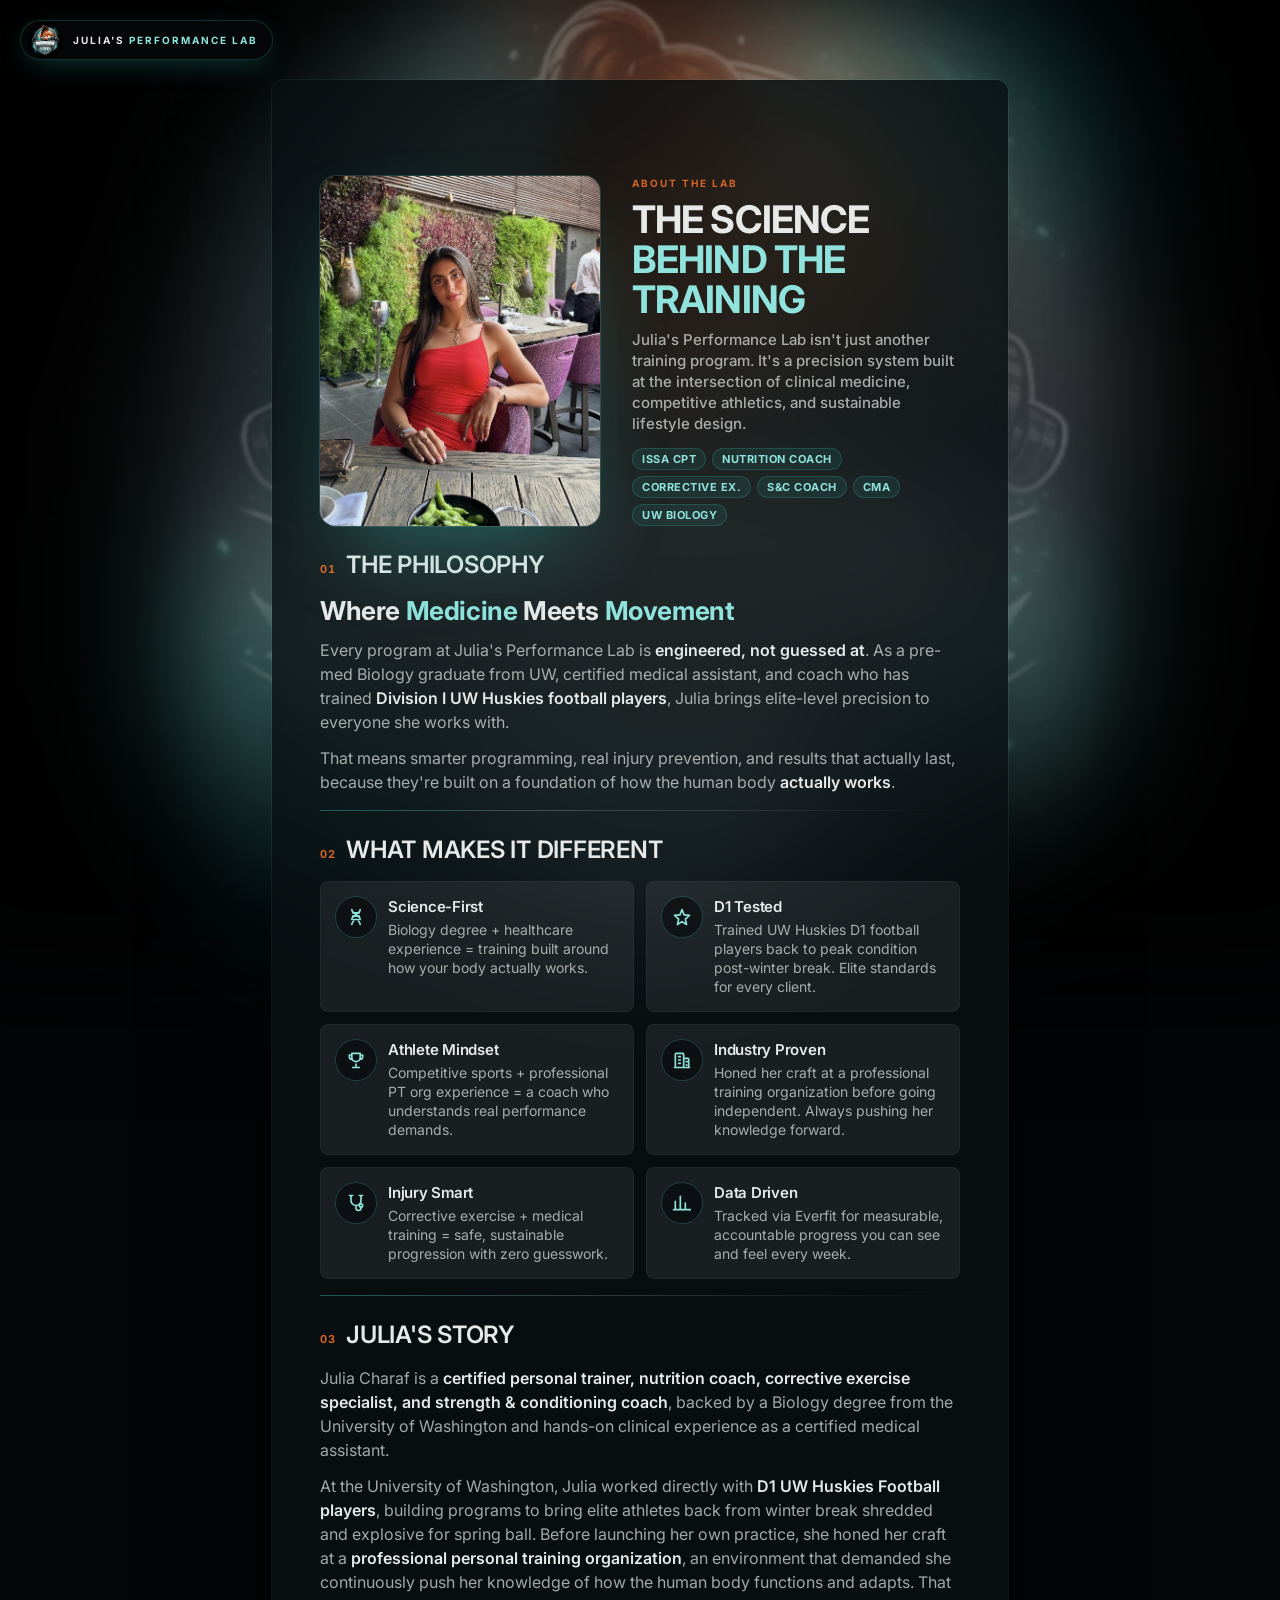
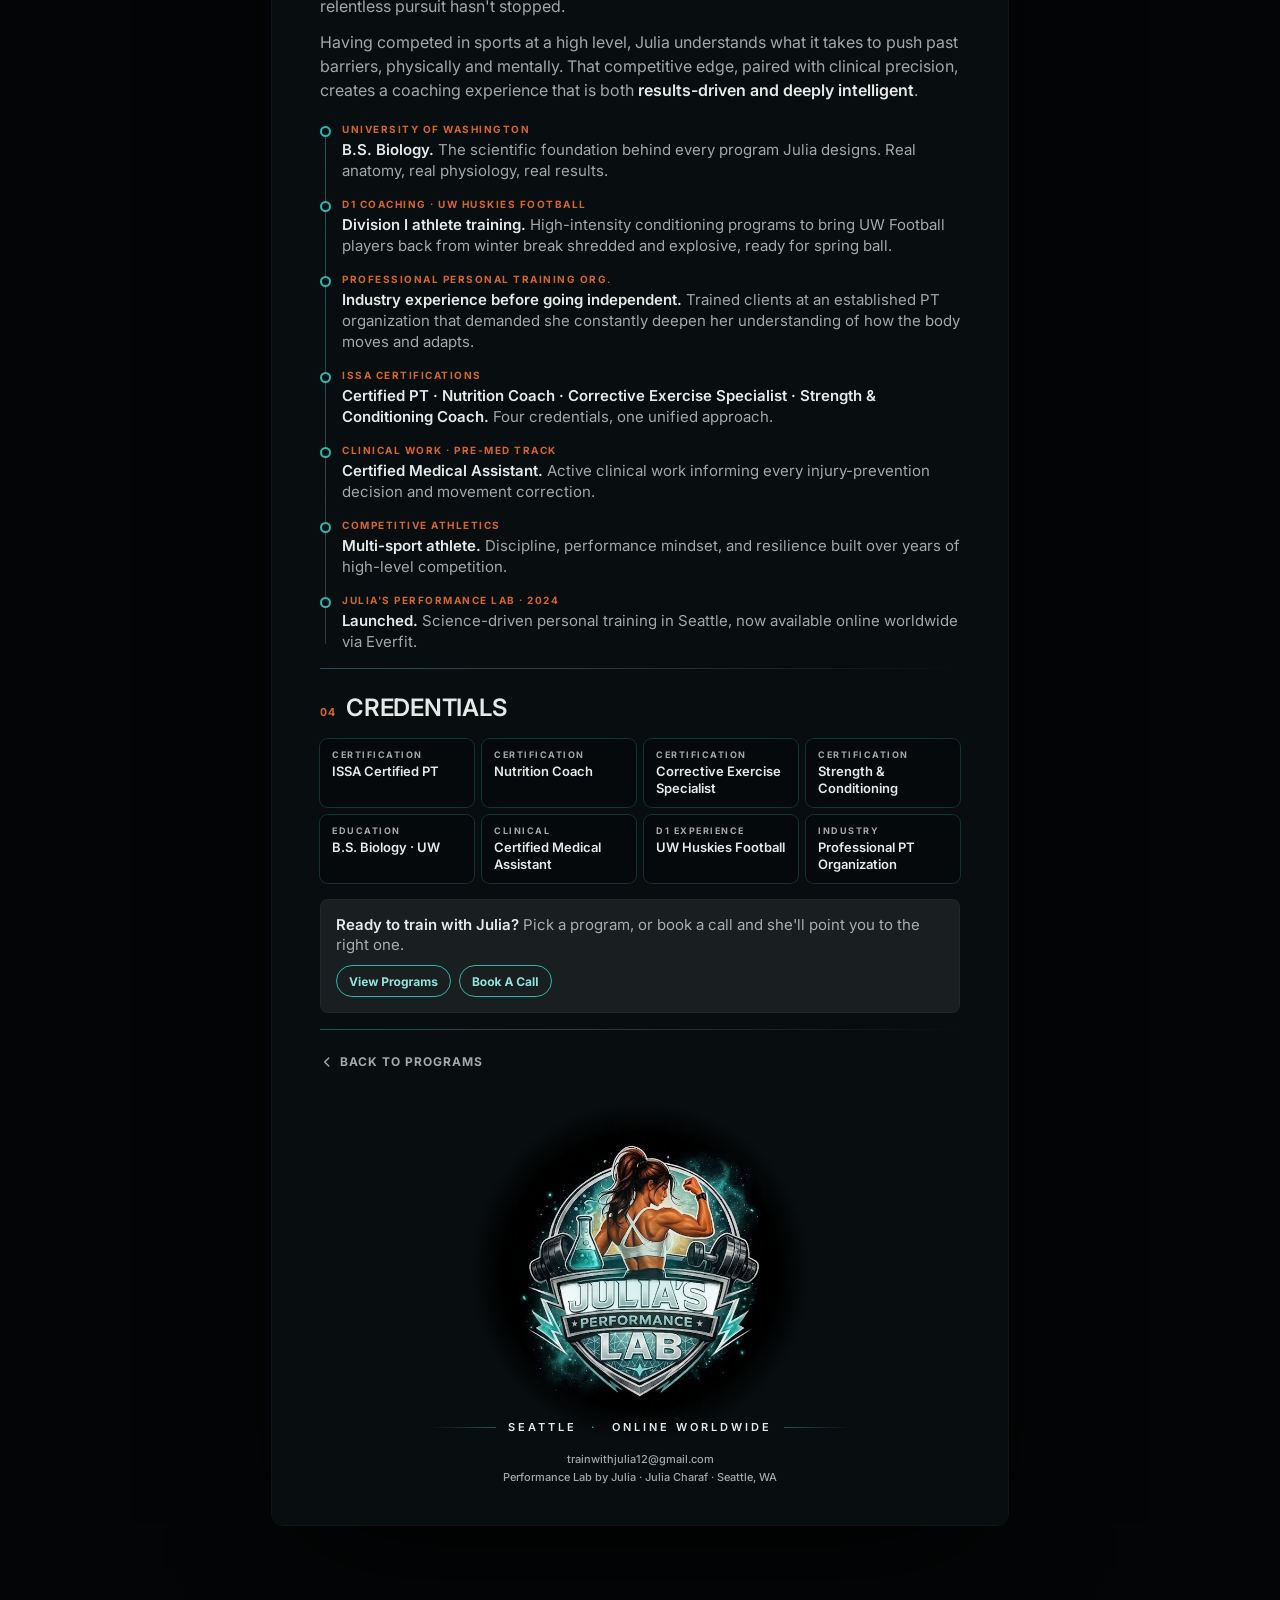
==== about.html @ 50cb6e7f "About Julia page: old site's About + Coach story in the new card layout; About Julia card under Work" ====
<!DOCTYPE html>
<html lang="en">
<head>
  <meta charset="UTF-8">
  <meta name="viewport" content="width=device-width, initial-scale=1.0">
  <title>About Julia · Performance Lab by Julia</title>
  <meta name="description" content="Julia Charaf: ISSA certified trainer, UW Biology graduate, certified medical assistant. The science behind the training at Performance Lab by Julia.">
  <meta name="theme-color" content="#050809">
  <link rel="icon" type="image/png" href="assets/favicon.png">
  <link rel="apple-touch-icon" href="assets/favicon.png">
  <meta property="og:title" content="About Julia · Performance Lab by Julia">
  <meta property="og:description" content="The science behind the training. Medicine meets movement.">
  <meta property="og:image" content="assets/about.jpg">
  <link rel="preconnect" href="https://fonts.googleapis.com">
  <link rel="preconnect" href="https://fonts.gstatic.com" crossorigin>
  <link href="https://fonts.googleapis.com/css2?family=Inter:ital,opsz,wght@0,14..32,100..900;1,14..32,100..900&display=swap" rel="stylesheet">
  <link rel="stylesheet" href="style.css">
</head>
<body>
  <div class="page">
    <img class="page-bg" src="assets/glow.jpg" alt="" aria-hidden="true">
    <img class="page-crest" src="assets/crest.png" alt="" aria-hidden="true">

    <a class="pin always" href="index.html" aria-label="Back to Performance Lab by Julia">
      <img src="assets/crest.png" alt="" aria-hidden="true">
      <span>Julia's <b>Performance Lab</b></span>
    </a>

    <main class="card" id="top">
      <div class="topbar" aria-hidden="true"></div>

      <header class="ab-hero">
        <div class="ab-portrait">
          <img src="assets/about.jpg" alt="Julia Charaf" width="1170" height="1462" fetchpriority="high">
        </div>
        <div class="ab-title">
          <small>About the Lab</small>
          <h1>The Science <b>Behind the Training</b></h1>
          <p>Julia's Performance Lab isn't just another training program. It's a precision system built at the intersection of clinical medicine, competitive athletics, and sustainable lifestyle design.</p>
          <ul class="ab-chips" aria-label="Credentials">
            <li>ISSA CPT</li><li>Nutrition Coach</li><li>Corrective Ex.</li><li>S&amp;C Coach</li><li>CMA</li><li>UW Biology</li>
          </ul>
        </div>
      </header>

      <section class="group" id="philosophy">
        <h2><small>01</small>THE PHILOSOPHY</h2>
        <div class="ab-copy">
          <h3>Where <b>Medicine</b> Meets <b>Movement</b></h3>
          <p>Every program at Julia's Performance Lab is <strong>engineered, not guessed at</strong>. As a pre-med Biology graduate from UW, certified medical assistant, and coach who has trained <strong>Division I UW Huskies football players</strong>, Julia brings elite-level precision to everyone she works with.</p>
          <p>That means smarter programming, real injury prevention, and results that actually last, because they're built on a foundation of how the human body <strong>actually works</strong>.</p>
        </div>
      </section>

      <section class="group" id="pillars">
        <h2><small>02</small>WHAT MAKES IT DIFFERENT</h2>
        <ul class="pillars">
          <li class="pillar">
            <span class="mark" aria-hidden="true"><svg viewBox="0 0 24 24" fill="none" stroke="currentColor" stroke-width="2" stroke-linecap="round"><path d="M7 3c0 6 10 6 10 12M17 3c0 6-10 6-10 12M7 21c0-2 1-3 2-4M17 21c0-2-1-3-2-4M8 7h8M8 11h8M9 15h6"/></svg></span>
            <div><h3>Science-First</h3><p>Biology degree + healthcare experience = training built around how your body actually works.</p></div>
          </li>
          <li class="pillar">
            <span class="mark" aria-hidden="true"><svg viewBox="0 0 24 24" fill="none" stroke="currentColor" stroke-width="2" stroke-linecap="round" stroke-linejoin="round"><path d="M12 3l2.5 6.5L21 10l-5 4.5L17.5 21 12 17.5 6.5 21 8 14.5 3 10l6.5-.5z"/></svg></span>
            <div><h3>D1 Tested</h3><p>Trained UW Huskies D1 football players back to peak condition post-winter break. Elite standards for every client.</p></div>
          </li>
          <li class="pillar">
            <span class="mark" aria-hidden="true"><svg viewBox="0 0 24 24" fill="none" stroke="currentColor" stroke-width="2" stroke-linecap="round" stroke-linejoin="round"><path d="M8 21h8M12 17v4M7 4h10v5a5 5 0 0 1-10 0zM7 6H4v2a3 3 0 0 0 3 3M17 6h3v2a3 3 0 0 1-3 3"/></svg></span>
            <div><h3>Athlete Mindset</h3><p>Competitive sports + professional PT org experience = a coach who understands real performance demands.</p></div>
          </li>
          <li class="pillar">
            <span class="mark" aria-hidden="true"><svg viewBox="0 0 24 24" fill="none" stroke="currentColor" stroke-width="2" stroke-linecap="round" stroke-linejoin="round"><path d="M4 21V5a1 1 0 0 1 1-1h8a1 1 0 0 1 1 1v16M14 10h5a1 1 0 0 1 1 1v10M3 21h18M8 8h2M8 12h2M8 16h2M17 14h1M17 18h1"/></svg></span>
            <div><h3>Industry Proven</h3><p>Honed her craft at a professional training organization before going independent. Always pushing her knowledge forward.</p></div>
          </li>
          <li class="pillar">
            <span class="mark" aria-hidden="true"><svg viewBox="0 0 24 24" fill="none" stroke="currentColor" stroke-width="2" stroke-linecap="round" stroke-linejoin="round"><path d="M6 3v6a6 6 0 0 0 12 0V3M4 3h4M16 3h4M12 15v3a3 3 0 0 0 6 0v-1"/><circle cx="18" cy="15" r="2"/></svg></span>
            <div><h3>Injury Smart</h3><p>Corrective exercise + medical training = safe, sustainable progression with zero guesswork.</p></div>
          </li>
          <li class="pillar">
            <span class="mark" aria-hidden="true"><svg viewBox="0 0 24 24" fill="none" stroke="currentColor" stroke-width="2" stroke-linecap="round" stroke-linejoin="round"><path d="M4 20V10M10 20V4M16 20v-8M22 20H2"/></svg></span>
            <div><h3>Data Driven</h3><p>Tracked via Everfit for measurable, accountable progress you can see and feel every week.</p></div>
          </li>
        </ul>
      </section>

      <section class="group" id="story">
        <h2><small>03</small>JULIA'S STORY</h2>
        <div class="ab-copy">
          <p>Julia Charaf is a <strong>certified personal trainer, nutrition coach, corrective exercise specialist, and strength &amp; conditioning coach</strong>, backed by a Biology degree from the University of Washington and hands-on clinical experience as a certified medical assistant.</p>
          <p>At the University of Washington, Julia worked directly with <strong>D1 UW Huskies Football players</strong>, building programs to bring elite athletes back from winter break shredded and explosive for spring ball. Before launching her own practice, she honed her craft at a <strong>professional personal training organization</strong>, an environment that demanded she continuously push her knowledge of how the human body functions and adapts. That relentless pursuit hasn't stopped.</p>
          <p>Having competed in sports at a high level, Julia understands what it takes to push past barriers, physically and mentally. That competitive edge, paired with clinical precision, creates a coaching experience that is both <strong>results-driven and deeply intelligent</strong>.</p>
        </div>
        <ol class="timeline">
          <li><b>University of Washington</b><span><strong>B.S. Biology.</strong> The scientific foundation behind every program Julia designs. Real anatomy, real physiology, real results.</span></li>
          <li><b>D1 Coaching · UW Huskies Football</b><span><strong>Division I athlete training.</strong> High-intensity conditioning programs to bring UW Football players back from winter break shredded and explosive, ready for spring ball.</span></li>
          <li><b>Professional Personal Training Org.</b><span><strong>Industry experience before going independent.</strong> Trained clients at an established PT organization that demanded she constantly deepen her understanding of how the body moves and adapts.</span></li>
          <li><b>ISSA Certifications</b><span><strong>Certified PT · Nutrition Coach · Corrective Exercise Specialist · Strength &amp; Conditioning Coach.</strong> Four credentials, one unified approach.</span></li>
          <li><b>Clinical Work · Pre-Med Track</b><span><strong>Certified Medical Assistant.</strong> Active clinical work informing every injury-prevention decision and movement correction.</span></li>
          <li><b>Competitive Athletics</b><span><strong>Multi-sport athlete.</strong> Discipline, performance mindset, and resilience built over years of high-level competition.</span></li>
          <li><b>Julia's Performance Lab · 2024</b><span><strong>Launched.</strong> Science-driven personal training in Seattle, now available online worldwide via Everfit.</span></li>
        </ol>
      </section>

      <section class="group" id="credentials">
        <h2><small>04</small>CREDENTIALS</h2>
        <ul class="creds">
          <li><small>Certification</small><b>ISSA Certified PT</b></li>
          <li><small>Certification</small><b>Nutrition Coach</b></li>
          <li><small>Certification</small><b>Corrective Exercise Specialist</b></li>
          <li><small>Certification</small><b>Strength &amp; Conditioning</b></li>
          <li><small>Education</small><b>B.S. Biology · UW</b></li>
          <li><small>Clinical</small><b>Certified Medical Assistant</b></li>
          <li><small>D1 Experience</small><b>UW Huskies Football</b></li>
          <li><small>Industry</small><b>Professional PT Organization</b></li>
        </ul>
        <div class="ask">
          <p><b>Ready to train with Julia?</b> Pick a program, or book a call and she'll point you to the right one.</p>
          <div class="row">
            <a class="btn" href="index.html#programs"><span>View Programs</span></a>
            <a class="btn" href="https://calendly.com/trainwithjulia12" target="_blank" rel="noopener"><span>Book a Call</span></a>
          </div>
        </div>
      </section>

      <a class="ev-back" href="index.html">
        <svg viewBox="0 0 24 24" fill="none" aria-hidden="true"><path d="M15 5l-7 7 7 7" stroke="currentColor" stroke-width="2.5" stroke-linecap="round" stroke-linejoin="round"/></svg>
        Back to programs
      </a>

      <footer class="foot">
        <a class="brand" href="index.html" aria-label="Julia's Performance Lab">
          <span class="seal"><img src="assets/crest.png" alt="Julia's Performance Lab" width="640" height="640" loading="lazy"></span>
          <small>Seattle <i>·</i> Online worldwide</small>
        </a>
        <div class="foot-links">
          <a href="mailto:trainwithjulia12@gmail.com">trainwithjulia12@gmail.com</a>
          <span>Performance Lab by Julia · Julia Charaf · Seattle, WA</span>
        </div>
      </footer>
    </main>
  </div>
</body>
</html>
---- style.css ----
/* Performance Lab by Julia — shared stylesheet (index.html + events.html + about.html) */
    /* Palette sampled from the crest: black ground, chrome silver, lab teal, one copper accent from the sunset */
    :root {
      --bg-page: #030506;
      --bg-card: #0a1012;
      --bg-card-glass: rgba(10, 16, 18, 0.86);
      --fg: #e6e9e7;
      --fg-70: rgba(230, 233, 231, 0.7);
      --fg-20: rgba(230, 233, 231, 0.2);
      --teal: #2fb5ad;
      --teal-deep: #1b6f6b;
      --aqua: #8fe3dc;
      --copper: #d56528;
      --teal-10: rgba(47, 181, 173, 0.10);
      --teal-16: rgba(47, 181, 173, 0.16);
      --teal-24: rgba(47, 181, 173, 0.24);
      --teal-45: rgba(47, 181, 173, 0.45);
      --mid-10: rgba(255, 255, 255, 0.07);
      --mid-14: rgba(255, 255, 255, 0.11);
      --mid-20: rgba(255, 255, 255, 0.16);
      --mid-40: rgba(255, 255, 255, 0.3);
      --fast: .15s;
      --slow: .3s;
      --ease: cubic-bezier(.2, 0, 0, 1);
      --thumb: 144px;
      --card-w: 183px;
    }
    * { box-sizing: border-box; }
    html { scroll-behavior: smooth; }
    body {
      margin: 0;
      background: var(--bg-page);
      color: var(--fg);
      font-family: Inter, sans-serif;
      font-size: 16px;
      -webkit-font-smoothing: antialiased;
      -moz-osx-font-smoothing: grayscale;
    }
    a { color: inherit; }
    ul { list-style: none; margin: 0; padding: 0; }
    h2, h3 { margin: 0; }
    img { -webkit-user-drag: none; }

    .page {
      display: flex;
      justify-content: center;
      position: relative;
      width: 100%;
      min-height: 100vh;
      background: var(--bg-page);
    }
    /* Page ground (desktop): the crest's own nebula, blurred, lights the page;
       the crest itself ghosts behind the card at 120vh. */
    .page-bg, .page-crest {
      display: none;
      position: fixed;
      pointer-events: none;
      user-select: none;
      z-index: 0;
    }
    .page-bg {
      top: 0; left: 0;
      width: 100%; height: 100%;
      object-fit: cover;
      object-position: center;
      filter: blur(56px) saturate(1.25);
      transform: scale(1.15);
    }
    .page-crest {
      top: 50%; left: 50%;
      width: auto; height: 136vh;
      transform: translate(-50%, -50%);
      mix-blend-mode: screen;
      opacity: .26;
      filter: blur(1.5px);
    }

    .card {
      position: relative;
      z-index: 1;
      display: flex;
      flex-direction: column;
      align-self: flex-start;
      width: 100%;
      min-height: 100vh;
      background: var(--bg-card);
      padding: 0 16px 16px 16px;
      gap: 24px;
      border-radius: 0;
    }

    .topbar {
      position: sticky;
      top: 0;
      z-index: 100;
      height: 56px;
      width: calc(100% + 32px);
      margin-left: -16px;
      margin-bottom: calc((56px + 24px) * -1);
      pointer-events: none;
    }

    /* Sticky mini-brand: appears once the cover scrolls away */
    .pin {
      position: fixed;
      top: 12px; left: 12px;
      z-index: 200;
      display: flex;
      align-items: center;
      gap: 8px;
      height: 40px;
      padding: 0 14px 0 4px;
      border-radius: 999px;
      background: rgba(5, 8, 9, 0.82);
      border: 1px solid var(--teal-24);
      box-shadow: 0 8px 30px -10px var(--teal-45);
      backdrop-filter: blur(12px);
      -webkit-backdrop-filter: blur(12px);
      color: var(--fg);
      text-decoration: none;
      opacity: 0;
      transform: translateY(-8px);
      pointer-events: none;
      transition: opacity var(--slow) var(--ease), transform var(--slow) var(--ease);
    }
    .pin.on { opacity: 1; transform: none; pointer-events: auto; }
    .pin img { width: 40px; height: 40px; margin: -2px 0; display: block; }
    .pin span {
      font-size: 10px;
      line-height: 12px;
      font-weight: 700;
      letter-spacing: 2px;
      text-transform: uppercase;
      white-space: nowrap;
    }
    .pin span b { color: var(--aqua); font-weight: 700; }

    /* hero */
    .hero {
      display: flex;
      flex-direction: column;
      align-items: center;
      justify-content: center;
      gap: 16px;
    }
    .portrait {
      position: relative;
      width: calc(100% + 32px);
    }
    .portrait::before {
      content: "";
      position: absolute;
      top: 0; left: 0;
      width: 100%; height: 100%;
      background: linear-gradient(180deg, transparent 62%, var(--bg-card) 100%);
      z-index: 1;
      pointer-events: none;
    }
    .portrait > img {
      display: block;
      width: 100%;
      height: auto;
      aspect-ratio: 4 / 5;
      object-fit: cover;
      object-position: center;
      background: var(--mid-10);
      border-radius: 0;
    }

    .hero-content {
      position: relative;
      display: flex;
      flex-direction: column;
      align-items: center;
      justify-content: center;
      width: calc(100% + 32px);
      margin-top: -50px;
      gap: 16px;
    }
    .hero-content > * { z-index: 2; }

    .social {
      display: flex;
      gap: 16px;
      margin-top: 16px;
      color: var(--fg);
    }
    .social a {
      display: flex;
      align-items: center;
      justify-content: center;
      width: 24px; height: 24px;
      color: var(--fg);
      transition: color var(--fast) var(--ease), filter var(--fast) var(--ease);
    }
    .social a:hover { color: var(--aqua); filter: drop-shadow(0 0 6px var(--teal-45)); }
    .social a:active { color: var(--teal); }
    .social svg { width: 20px; height: 20px; display: block; }

    .tabs {
      display: flex;
      width: 100%;
      gap: 8px;
      overflow-x: auto;
      scrollbar-width: none;
    }
    .tabs::-webkit-scrollbar { display: none; }
    .tabs::before, .tabs::after { content: ""; flex: 1; }
    .tabs li { display: flex; flex: 0 0 auto; }
    .tab {
      display: block;
      flex: 0 0 auto;
      padding: 2px 8px;
      border-radius: 8px;
      background: transparent;
      color: var(--fg);
      font-size: 16px;
      line-height: 24px;
      font-weight: 500;
      text-decoration: none;
      cursor: pointer;
      white-space: nowrap;
      transition: background-color var(--fast) var(--ease), color var(--fast) var(--ease), box-shadow var(--fast) var(--ease);
    }
    .tab:hover { background: var(--mid-14); }
    .tab.active {
      background: var(--teal-16);
      color: var(--aqua);
      box-shadow: inset 0 0 0 1px var(--teal-24);
    }

    /* sections */
    .group {
      display: flex;
      flex-direction: column;
      gap: 16px;
      padding: 0 0 16px 0;
      border-bottom: 1px solid var(--fg-20);
      border-image: linear-gradient(90deg, var(--teal-45), var(--fg-20) 40%, transparent) 1;
      scroll-margin-top: 16px;
    }
    .group h2 {
      display: flex;
      align-items: baseline;
      gap: 10px;
      font-size: 20px;
      line-height: 25px;
      font-weight: 600;
      letter-spacing: -0.25px;
    }
    .group h2 small {
      font-size: 11px;
      line-height: 14px;
      font-weight: 700;
      letter-spacing: 1px;
      color: var(--copper);
      font-variant-numeric: tabular-nums;
    }
    .items-wrap { position: relative; overflow: hidden; }
    .items {
      display: flex;
      flex-direction: column;
      gap: 16px;
      z-index: 1;
    }
    .items.row {
      flex-direction: row;
      align-items: stretch;
      width: calc(100% + 32px);
      margin-left: -16px;
      padding: 0 16px;
      overflow-x: auto;
      scrollbar-width: none;
    }
    .items.row::-webkit-scrollbar { display: none; }

    .item {
      display: block;
      position: relative;
      text-decoration: none;
      color: inherit;
    }
    .thumb {
      position: absolute;
      overflow: hidden;
      border-radius: 8px;
      background: var(--mid-14);
      box-shadow: 0 0 0 1px rgba(143, 227, 220, 0.12), 0 14px 30px -14px rgba(0, 0, 0, 0.8);
      transition: box-shadow var(--fast) var(--ease);
    }
    .item:hover .thumb { box-shadow: 0 0 0 1px var(--teal-45), 0 14px 34px -12px var(--teal-45); }
    .thumb img {
      display: block;
      width: 100%; height: 100%;
      object-fit: cover;
      object-position: center;
    }
    .body {
      display: flex;
      flex-direction: column;
      justify-content: center;
      background: var(--mid-10);
      border-radius: 8px;
      box-shadow: inset 0 0 0 1px rgba(255, 255, 255, 0.04);
      transition: background-color var(--fast) var(--ease), box-shadow var(--fast) var(--ease);
    }
    .item:hover .body { background: var(--teal-10); box-shadow: inset 0 0 0 1px var(--teal-24); }
    .content {
      display: flex;
      flex-direction: column;
      justify-content: center;
      gap: 4px;
    }
    .content h3 {
      font-size: 14px;
      line-height: 18px;
      font-weight: 600;
      letter-spacing: -0.25px;
      color: var(--fg);
      overflow: hidden;
      text-overflow: ellipsis;
      white-space: nowrap;
    }
    .price {
      display: flex;
      gap: 8px;
      font-size: 14px;
      line-height: 18px;
      font-weight: 500;
      color: var(--fg-70);
    }

    /* stacked (programs) */
    .item.stacked .thumb {
      top: 12px; left: 0;
      width: 112px; height: 112px;
    }
    .item.stacked .body {
      height: 136px;
      margin-left: 64px;
      padding: 8px 12px 8px 60px;
      gap: 8px;
    }

    /* side-by-side (grid cards) */
    .item.side {
      flex: 0 0 auto;
      width: 152px;
    }
    .item.side .thumb {
      top: 0;
      left: 20px;
      width: 112px; height: 112px;
    }
    .item.side .content h3 { white-space: normal; }
    .item.side .body {
      margin-top: 64px;
      height: calc(100% - 64px);
      padding: 60px 12px 12px 12px;
      justify-content: space-between;
      gap: 8px;
    }

    /* button */
    .btn {
      position: relative;
      display: flex;
      align-items: center;
      justify-content: center;
      width: fit-content;
      height: 24px;
      padding: 8px 12px;
      gap: 4px;
      flex-shrink: 0;
      border-radius: 888px;
      border: 1px solid var(--teal);
      background: transparent;
      color: var(--aqua);
      text-decoration: none;
      overflow: hidden;
      cursor: pointer;
      transition: color var(--fast) var(--ease), box-shadow var(--fast) var(--ease);
    }
    .btn::before {
      content: "";
      position: absolute;
      top: 50%; left: 50%;
      width: 100%;
      aspect-ratio: 1;
      border-radius: 50%;
      background: var(--teal);
      transform: translate(-50%, -50%) scale(0);
      transition: transform var(--slow) var(--ease);
      pointer-events: none;
    }
    .item:hover .btn { color: #041110; box-shadow: 0 0 22px -4px var(--teal-45); }
    .item:hover .btn::before { transform: translate(-50%, -50%) scale(3); }
    .btn:active::before { opacity: 0; transition: none; }
    .btn:active { background: var(--aqua); }
    .btn span {
      position: relative;
      font-size: 12px;
      line-height: 15px;
      font-weight: 700;
      text-transform: capitalize;
      white-space: nowrap;
      text-rendering: geometricPrecision;
    }

    /* footer: the crest, full size, on its own nebula */
    .foot {
      display: flex;
      flex-direction: column;
      align-items: center;
      gap: 16px;
      padding: 8px 0 0;
    }
    .brand {
      position: relative;
      display: flex;
      flex-direction: column;
      align-items: center;
      width: 100%;
      gap: 2px;
      text-decoration: none;
      color: var(--fg-70);
    }
    .brand .seal {
      position: relative;
      width: 280px; height: 280px;
      margin-bottom: -16px;
    }
    .brand .seal::before {
      content: "";
      position: absolute;
      inset: 0;
      border-radius: 50%;
      background: radial-gradient(circle farthest-side, var(--bg-card) 0 70%, transparent 100%);
    }
    .brand .seal::after {
      content: "";
      position: absolute;
      inset: 18%;
      border-radius: 50%;
      background: radial-gradient(circle, var(--teal-24), transparent 70%);
      filter: blur(14px);
      transition: opacity var(--slow) var(--ease), transform var(--slow) var(--ease);
    }
    .brand:hover .seal::after { transform: scale(1.25); }
    .brand .seal img {
      position: relative;
      display: block;
      width: 100%; height: 100%;
      transition: transform var(--slow) var(--ease);
    }
    .brand:hover .seal img { transform: scale(1.03); }
    /* caption sits clear of the seal: a hairline each side, the crest's teal on the dot */
    .brand small {
      position: relative;
      z-index: 1;
      display: flex;
      align-items: center;
      gap: 12px;
      width: 100%;
      font-size: 10px;
      line-height: 14px;
      font-weight: 600;
      letter-spacing: 3px;
      text-transform: uppercase;
      color: var(--fg);
      white-space: nowrap;
      transition: color var(--fast) var(--ease);
    }
    .brand small::before, .brand small::after {
      content: "";
      flex: 1 1 0;
      height: 1px;
      background: linear-gradient(90deg, transparent, var(--teal-45));
    }
    .brand small::after { background: linear-gradient(90deg, var(--teal-45), transparent); }
    .brand small i { font-style: normal; color: var(--teal); margin: 0 2px; }
    .brand:hover small { color: var(--aqua); }
    .foot-links {
      display: flex;
      flex-direction: column;
      align-items: center;
      gap: 2px;
      padding-bottom: 8px;
    }
    .foot-links a, .foot-links span {
      font-size: 11px;
      line-height: 16px;
      font-weight: 500;
      color: var(--fg-70);
      text-decoration: none;
    }
    .foot-links a:hover { text-decoration: underline; color: var(--aqua); }

    /* desktop */
    @media (min-width: 481px) {
      :root { --thumb: 144px; }
      .page-bg, .page-crest { display: block; }
      .card {
        min-height: auto;
        max-width: 736px;
        padding: 32px 48px;
        gap: 24px;
        border-radius: 12px;
        margin: 80px;
        background: var(--bg-card-glass);
        backdrop-filter: blur(28px) saturate(1.2);
        -webkit-backdrop-filter: blur(28px) saturate(1.2);
        box-shadow: 0 0 0 1px rgba(143, 227, 220, 0.08), 0 40px 120px -40px rgba(0, 0, 0, 0.9);
      }
      .topbar {
        position: relative;
        height: 40px;
        width: 100%;
        margin: 0;
      }
      .pin { top: 20px; left: 20px; }
      .hero { gap: 24px; }
      .portrait { width: 390px; }
      .portrait::before { display: none; }
      .portrait > img {
        border-radius: 16px;
        box-shadow: 0 0 0 1px rgba(143, 227, 220, 0.16), 0 40px 90px -30px var(--teal-45);
      }
      .hero-content {
        width: 100%;
        margin-top: 0;
        gap: 24px;
      }
      .social { margin-top: 24px; }
      .social a { width: 32px; height: 32px; }
      .social svg { width: 24px; height: 24px; }
      .group h2 { font-size: 24px; line-height: 30px; }
      .content h3 { font-size: 16px; line-height: 20px; }
      .price { font-size: 16px; line-height: 20px; }
      .item.stacked .thumb { width: 144px; height: 144px; }
      .item.stacked .body {
        height: 168px;
        margin-left: 96px;
        padding: 16px 16px 16px 64px;
      }
      .item.side { width: 183px; }
      .item.side .thumb { left: 16px; width: 144px; height: 144px; }
      .item.side .body {
        margin-top: 72px;
        height: calc(100% - 72px);
        padding: 88px 16px 16px 16px;
      }
      .btn { height: 32px; }
      .group { scroll-margin-top: 0; }
      .brand .seal { width: 340px; height: 340px; margin-bottom: -24px; }
      .brand { width: 420px; }
      .brand small { font-size: 11px; line-height: 16px; }
    }
    @media (max-width: 480px) {
      .page { min-height: 100dvh; }
    }

/* ===== events.html ===== */
.pin.always { opacity: 1; transform: none; pointer-events: auto; }
.ev-cover {
  position: relative;
  width: calc(100% + 32px);
  margin: 0 -16px;
  overflow: hidden;
  border-radius: 0;
  background: var(--mid-10);
}
.ev-cover > img {
  display: block;
  width: 100%;
  height: auto;
  aspect-ratio: 16 / 9;
  object-fit: cover;
}
.ev-cover::after {
  content: "";
  position: absolute;
  inset: 0;
  background: linear-gradient(180deg, rgba(5,8,9,0) 30%, rgba(5,8,9,.55) 68%, var(--bg-card) 100%);
  pointer-events: none;
}
.ev-title {
  position: absolute;
  left: 16px; right: 16px; bottom: 12px;
  z-index: 1;
  display: flex;
  flex-direction: column;
  gap: 4px;
}
.ev-title small {
  font-size: 10px;
  line-height: 12px;
  font-weight: 700;
  letter-spacing: 2px;
  color: var(--copper);
  text-transform: uppercase;
}
.ev-title h1 {
  margin: 0;
  font-size: 30px;
  line-height: 32px;
  font-weight: 700;
  letter-spacing: -0.6px;
  text-transform: uppercase;
}
.ev-title h1 b { color: var(--aqua); font-weight: 700; }
.ev-title p {
  margin: 0;
  font-size: 14px;
  line-height: 18px;
  font-weight: 500;
  color: var(--fg-70);
}
.ev-back {
  display: inline-flex;
  align-items: center;
  gap: 6px;
  width: fit-content;
  font-size: 12px;
  line-height: 15px;
  font-weight: 700;
  letter-spacing: 1px;
  text-transform: uppercase;
  color: var(--fg-70);
  text-decoration: none;
  transition: color var(--fast) var(--ease);
}
.ev-back:hover { color: var(--aqua); }
.ev-back svg { width: 14px; height: 14px; }

.events { display: flex; flex-direction: column; gap: 16px; }
.event {
  display: flex;
  align-items: stretch;
  gap: 12px;
  padding: 12px;
  background: var(--mid-10);
  border-radius: 8px;
  box-shadow: inset 0 0 0 1px rgba(255, 255, 255, 0.04);
  transition: background-color var(--fast) var(--ease), box-shadow var(--fast) var(--ease);
}
.event:hover { background: var(--teal-10); box-shadow: inset 0 0 0 1px var(--teal-24); }
.event.past { display: none; }
.date {
  flex: 0 0 64px;
  display: flex;
  flex-direction: column;
  align-items: center;
  justify-content: center;
  gap: 2px;
  padding: 8px 0;
  border-radius: 8px;
  background: rgba(5, 8, 9, 0.6);
  box-shadow: 0 0 0 1px var(--teal-24);
}
.date b {
  font-size: 10px;
  line-height: 12px;
  font-weight: 700;
  letter-spacing: 2px;
  color: var(--copper);
  text-transform: uppercase;
}
.date strong {
  font-size: 26px;
  line-height: 28px;
  font-weight: 700;
  letter-spacing: -0.5px;
  font-variant-numeric: tabular-nums;
}
.date i {
  font-style: normal;
  font-size: 10px;
  line-height: 12px;
  font-weight: 600;
  color: var(--fg-70);
  text-transform: uppercase;
  letter-spacing: 1px;
}
.event .content { flex: 1 1 auto; min-width: 0; gap: 6px; }
.event h3 { white-space: normal; }
.event .meta {
  display: flex;
  flex-wrap: wrap;
  gap: 4px 10px;
  font-size: 13px;
  line-height: 17px;
  font-weight: 500;
  color: var(--fg-70);
}
.event .meta span + span::before { content: "·"; margin-right: 10px; color: var(--teal); }
.event .note { font-size: 13px; line-height: 17px; color: var(--fg-70); margin: 0; }
.event .btn { margin-top: 2px; }
.event:hover .btn { color: #041110; box-shadow: 0 0 22px -4px var(--teal-45); }
.event:hover .btn::before { transform: translate(-50%, -50%) scale(3); }

.empty {
  display: none;
  flex-direction: column;
  align-items: center;
  gap: 12px;
  padding: 28px 16px;
  text-align: center;
  border-radius: 8px;
  background: var(--mid-10);
  box-shadow: inset 0 0 0 1px rgba(255, 255, 255, 0.04);
}
.empty.on { display: flex; }
.empty .mark {
  position: relative;
  width: 56px; height: 56px;
  border-radius: 50%;
  display: grid;
  place-items: center;
  background: rgba(5, 8, 9, 0.6);
  box-shadow: 0 0 0 1px var(--teal-24), 0 0 40px -8px var(--teal-45);
  color: var(--aqua);
}
.empty .mark svg { width: 26px; height: 26px; }
.empty h3 { font-size: 16px; line-height: 20px; font-weight: 600; letter-spacing: -0.25px; }
.empty p { margin: 0; max-width: 34ch; font-size: 14px; line-height: 19px; color: var(--fg-70); }
.empty .row { display: flex; flex-wrap: wrap; justify-content: center; gap: 8px; margin-top: 4px; }
.empty .btn:hover, .ask .btn:hover { color: #041110; box-shadow: 0 0 22px -4px var(--teal-45); }
.empty .btn:hover::before, .ask .btn:hover::before { transform: translate(-50%, -50%) scale(3); }

.ask {
  display: flex;
  flex-direction: column;
  gap: 10px;
  padding: 16px;
  border-radius: 8px;
  background: var(--mid-10);
  box-shadow: inset 0 0 0 1px rgba(255, 255, 255, 0.04);
}
.ask p { margin: 0; font-size: 14px; line-height: 19px; color: var(--fg-70); }
.ask p b { color: var(--fg); font-weight: 600; }

@media (min-width: 481px) {
  .ev-cover { width: 100%; margin: 0; border-radius: 16px; box-shadow: 0 0 0 1px rgba(143, 227, 220, 0.16), 0 40px 90px -30px var(--teal-45); }
  .ev-title { left: 28px; right: 28px; bottom: 22px; gap: 6px; }
  .ev-title h1 { font-size: 44px; line-height: 46px; letter-spacing: -1px; }
  .ev-title p { font-size: 16px; line-height: 21px; }
  .event { gap: 16px; padding: 16px; }
  .date { flex-basis: 76px; }
  .date strong { font-size: 30px; line-height: 32px; }
  .event .meta, .event .note, .ask p, .empty p { font-size: 15px; line-height: 20px; }
}

/* ===== about.html ===== */
.ab-hero {
  display: flex;
  flex-direction: column;
  align-items: center;
  gap: 16px;
}
.ab-portrait {
  position: relative;
  width: calc(100% + 32px);
}
.ab-portrait::before {
  content: "";
  position: absolute;
  inset: 0;
  background: linear-gradient(180deg, transparent 62%, var(--bg-card) 100%);
  z-index: 1;
  pointer-events: none;
}
.ab-portrait > img {
  display: block;
  width: 100%;
  height: auto;
  aspect-ratio: 4 / 5;
  object-fit: cover;
  object-position: center top;
  background: var(--mid-10);
}
.ab-title {
  position: relative;
  z-index: 2;
  display: flex;
  flex-direction: column;
  align-items: center;
  text-align: center;
  gap: 8px;
  width: 100%;
  margin-top: -40px;
}
.ab-title small {
  font-size: 10px;
  line-height: 12px;
  font-weight: 700;
  letter-spacing: 2px;
  color: var(--copper);
  text-transform: uppercase;
}
.ab-title h1 {
  margin: 0;
  font-size: 30px;
  line-height: 32px;
  font-weight: 700;
  letter-spacing: -0.6px;
  text-transform: uppercase;
}
.ab-title h1 b { display: block; color: var(--aqua); font-weight: 700; }
.ab-title p {
  margin: 0;
  max-width: 52ch;
  font-size: 14px;
  line-height: 19px;
  font-weight: 500;
  color: var(--fg-70);
}
.ab-chips {
  display: flex;
  flex-wrap: wrap;
  justify-content: center;
  gap: 6px;
  margin-top: 4px;
}
.ab-chips li {
  padding: 4px 10px;
  border-radius: 999px;
  font-size: 11px;
  line-height: 14px;
  font-weight: 700;
  letter-spacing: .5px;
  text-transform: uppercase;
  color: var(--aqua);
  background: var(--teal-10);
  box-shadow: inset 0 0 0 1px var(--teal-24);
}

.ab-copy { display: flex; flex-direction: column; gap: 12px; }
.ab-copy h3 {
  font-size: 22px;
  line-height: 26px;
  font-weight: 700;
  letter-spacing: -0.4px;
}
.ab-copy h3 b { color: var(--aqua); font-weight: 700; }
.ab-copy p { margin: 0; font-size: 15px; line-height: 22px; color: var(--fg-70); }
.ab-copy p strong { color: var(--fg); font-weight: 600; }

.pillars {
  display: grid;
  grid-template-columns: 1fr;
  gap: 12px;
}
.pillar {
  display: flex;
  gap: 12px;
  padding: 14px;
  border-radius: 8px;
  background: var(--mid-10);
  box-shadow: inset 0 0 0 1px rgba(255, 255, 255, 0.04);
  transition: background-color var(--fast) var(--ease), box-shadow var(--fast) var(--ease);
}
.pillar:hover { background: var(--teal-10); box-shadow: inset 0 0 0 1px var(--teal-24); }
.pillar .mark {
  flex: 0 0 40px;
  width: 40px; height: 40px;
  display: grid;
  place-items: center;
  border-radius: 50%;
  background: rgba(5, 8, 9, 0.6);
  box-shadow: 0 0 0 1px var(--teal-24);
  color: var(--aqua);
}
.pillar .mark svg { width: 20px; height: 20px; }
.pillar h3 { font-size: 15px; line-height: 19px; font-weight: 600; letter-spacing: -0.25px; }
.pillar p { margin: 4px 0 0; font-size: 13px; line-height: 18px; color: var(--fg-70); }

.timeline {
  list-style: none;
  margin: 4px 0 0;
  padding: 0 0 0 22px;
  position: relative;
  display: flex;
  flex-direction: column;
  gap: 16px;
}
.timeline::before {
  content: "";
  position: absolute;
  left: 5px; top: 8px; bottom: 8px;
  width: 1px;
  background: linear-gradient(180deg, var(--teal-45), var(--fg-20));
}
.timeline li { position: relative; display: flex; flex-direction: column; gap: 3px; }
.timeline li::before {
  content: "";
  position: absolute;
  left: -22px; top: 4px;
  width: 11px; height: 11px;
  border-radius: 50%;
  background: var(--bg-card);
  box-shadow: inset 0 0 0 2px var(--teal);
}
.timeline li b {
  font-size: 10px;
  line-height: 14px;
  font-weight: 700;
  letter-spacing: 1.5px;
  text-transform: uppercase;
  color: var(--copper);
}
.timeline li span { font-size: 14px; line-height: 20px; color: var(--fg-70); }
.timeline li span strong { color: var(--fg); font-weight: 600; }

.creds {
  display: grid;
  grid-template-columns: repeat(2, 1fr);
  gap: 8px;
}
.creds li {
  display: flex;
  flex-direction: column;
  gap: 2px;
  padding: 10px 12px;
  border-radius: 8px;
  background: rgba(5, 8, 9, 0.6);
  box-shadow: 0 0 0 1px var(--teal-24);
}
.creds small {
  font-size: 9px;
  line-height: 12px;
  font-weight: 700;
  letter-spacing: 1.5px;
  text-transform: uppercase;
  color: var(--fg-70);
}
.creds b { font-size: 13px; line-height: 17px; font-weight: 600; color: var(--fg); }
.ask .row { display: flex; flex-wrap: wrap; gap: 8px; }

@media (min-width: 481px) {
  .ab-hero { flex-direction: row; align-items: center; gap: 32px; }
  .ab-portrait { flex: 0 0 280px; width: 280px; }
  .ab-portrait::before { display: none; }
  .ab-portrait > img {
    border-radius: 16px;
    box-shadow: 0 0 0 1px rgba(143, 227, 220, 0.16), 0 40px 90px -30px var(--teal-45);
  }
  .ab-title { align-items: flex-start; text-align: left; margin-top: 0; gap: 10px; }
  .ab-title h1 { font-size: 38px; line-height: 40px; letter-spacing: -0.9px; }
  .ab-title p { font-size: 15px; line-height: 21px; }
  .ab-chips { justify-content: flex-start; }
  .ab-copy h3 { font-size: 26px; line-height: 30px; }
  .ab-copy p { font-size: 16px; line-height: 24px; }
  .pillars { grid-template-columns: repeat(2, 1fr); }
  .pillar { padding: 16px; }
  .pillar p { font-size: 14px; line-height: 19px; }
  .timeline li span { font-size: 15px; line-height: 21px; }
  .creds { grid-template-columns: repeat(4, 1fr); }
}
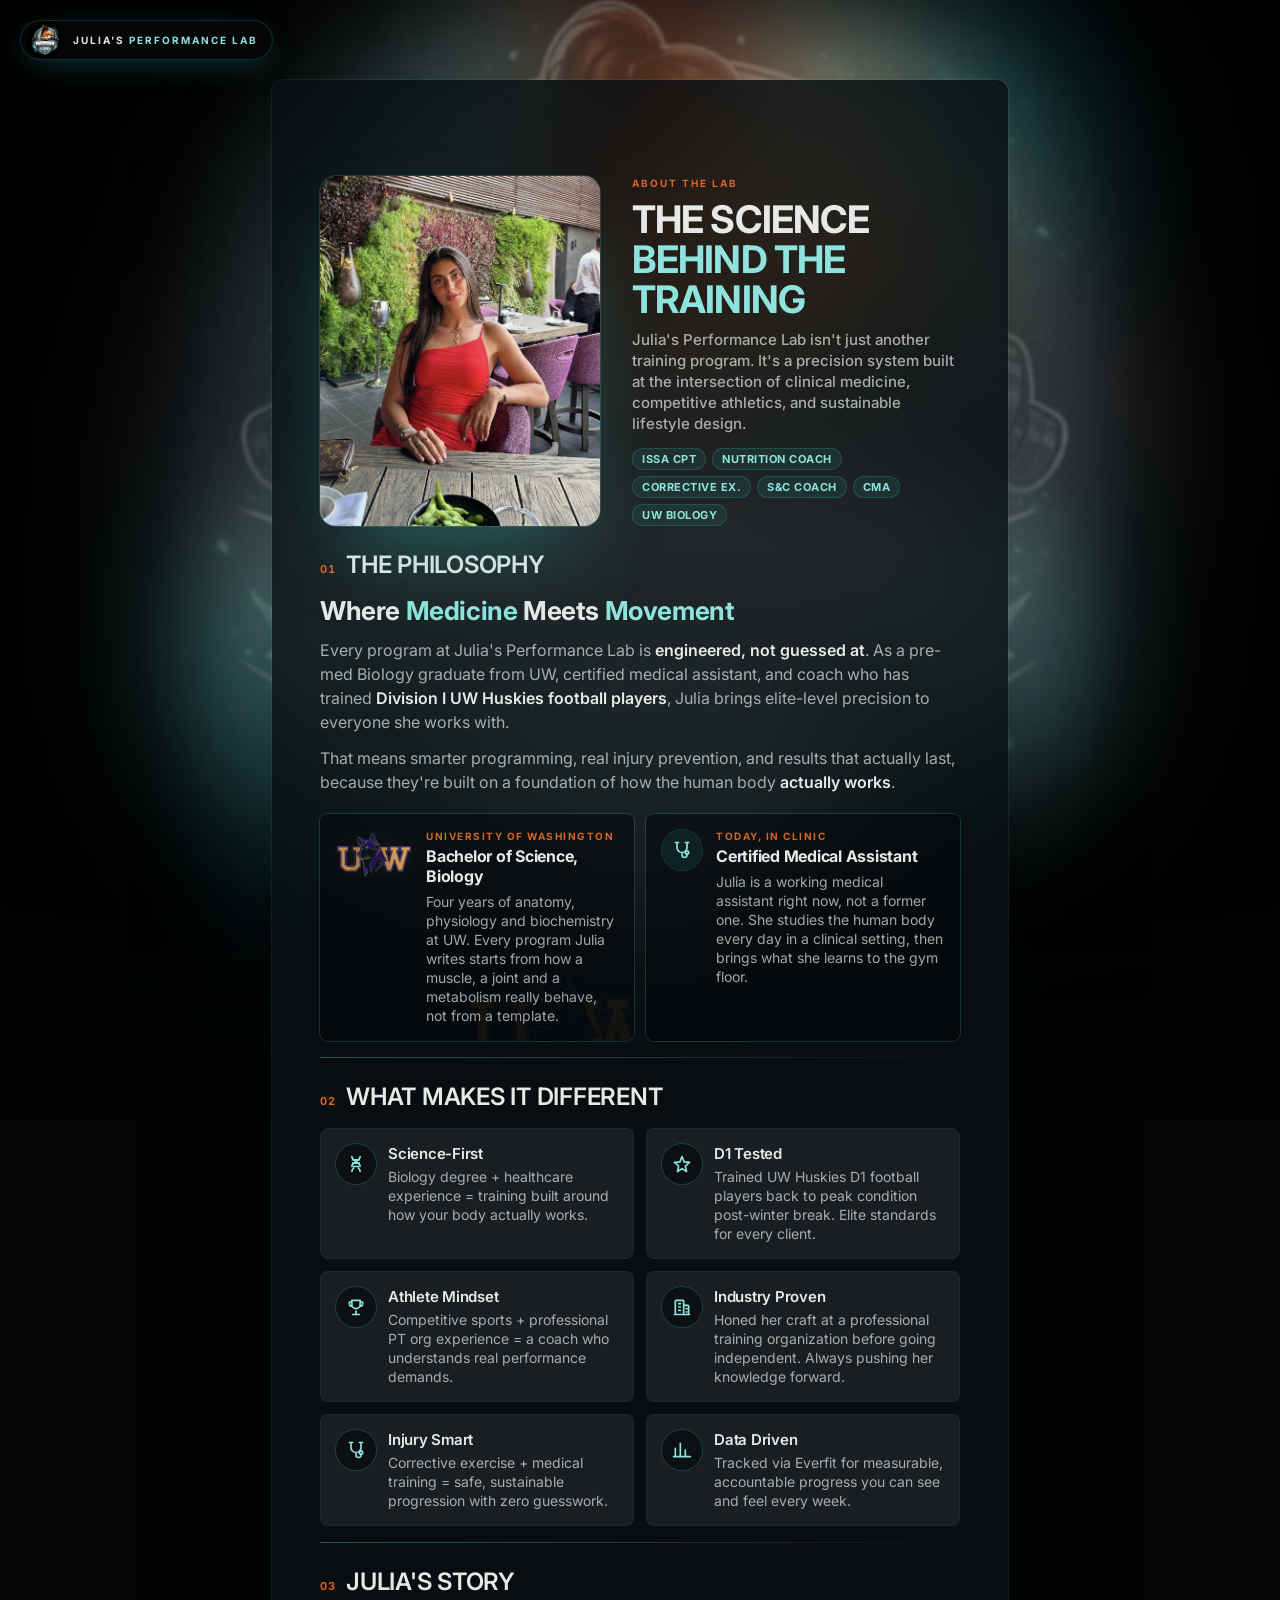
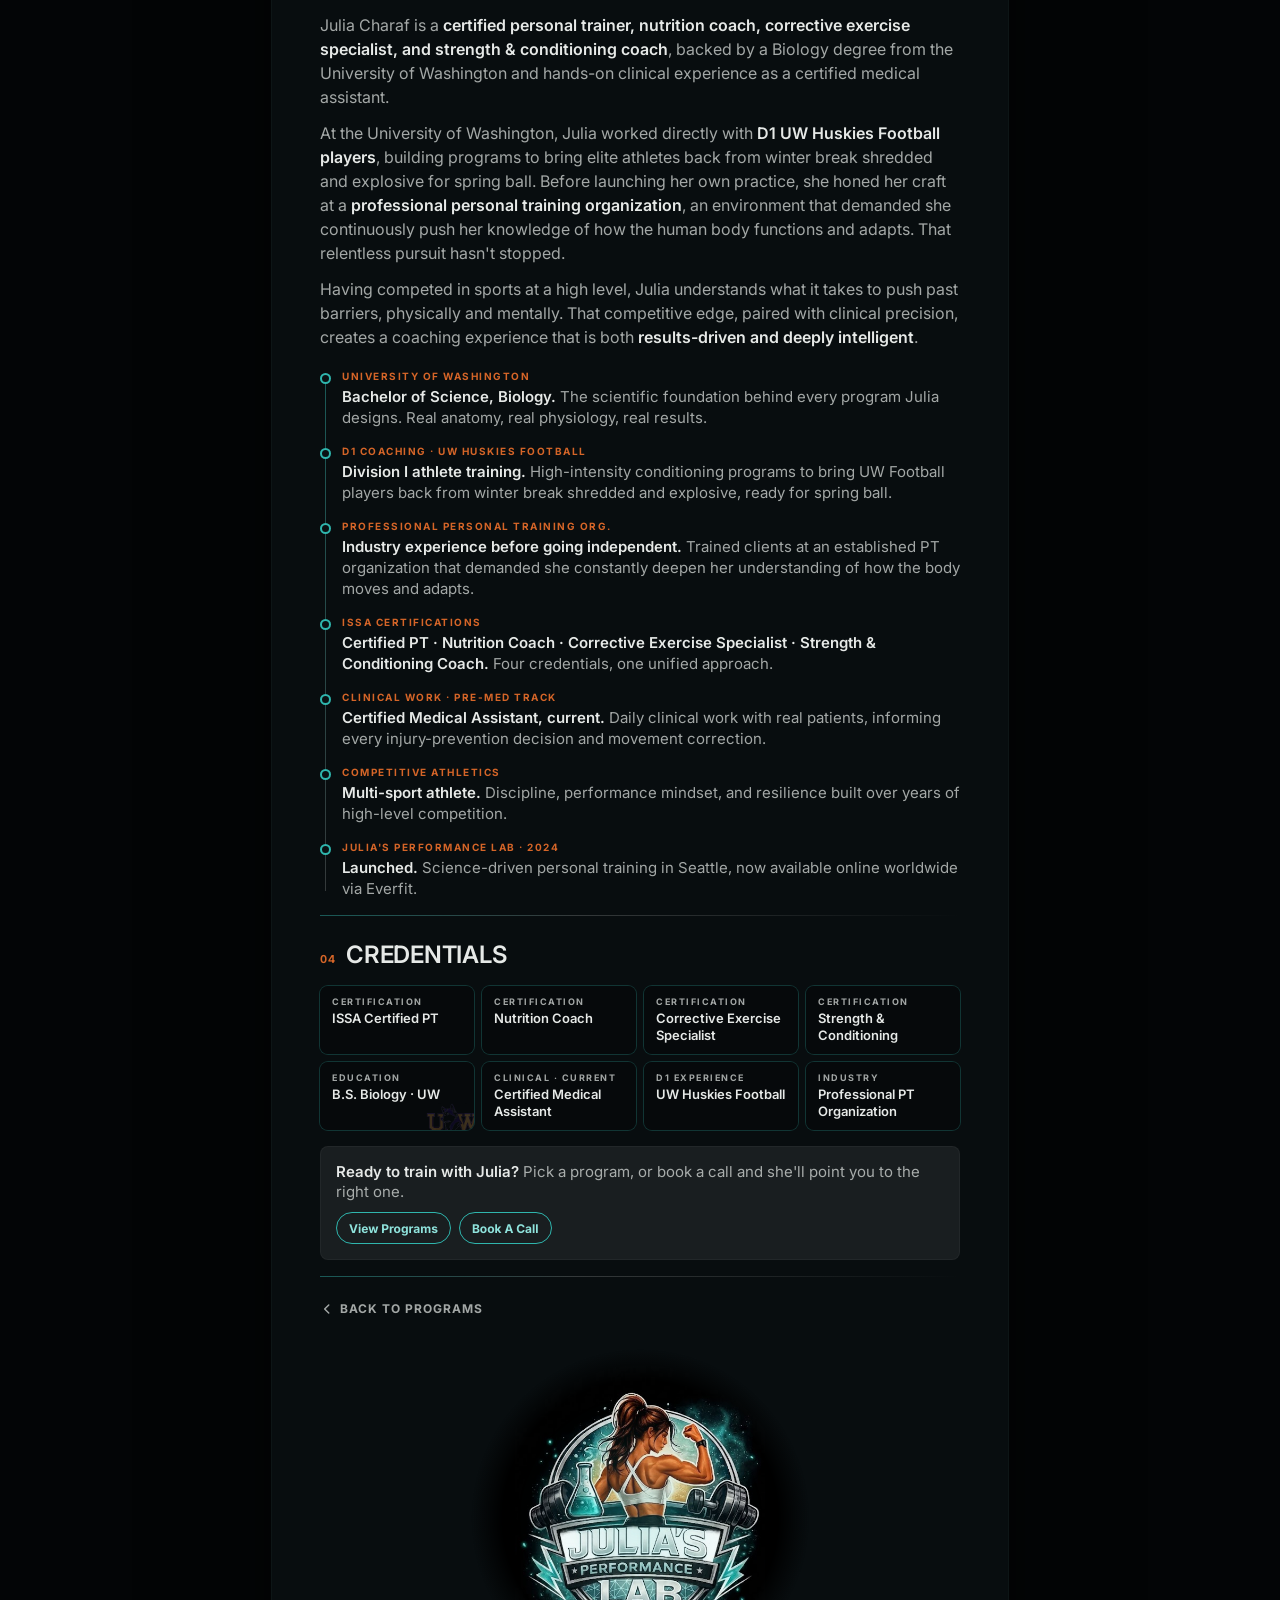
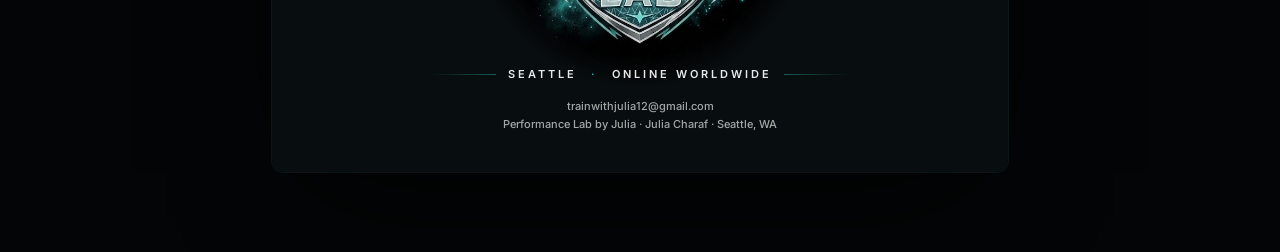
==== commit d492e29d: "About: UW Bachelor of Science and current medical assistant emphasised, Husky mark used subtly Co-Au" ====
--- a/about.html
+++ b/about.html
@@ -50,6 +50,24 @@
           <p>Every program at Julia's Performance Lab is <strong>engineered, not guessed at</strong>. As a pre-med Biology graduate from UW, certified medical assistant, and coach who has trained <strong>Division I UW Huskies football players</strong>, Julia brings elite-level precision to everyone she works with.</p>
           <p>That means smarter programming, real injury prevention, and results that actually last, because they're built on a foundation of how the human body <strong>actually works</strong>.</p>
         </div>
+        <ul class="foundation">
+          <li class="uw">
+            <img src="assets/uw.png" alt="University of Washington Huskies" width="632" height="385" loading="lazy">
+            <div>
+              <small>University of Washington</small>
+              <h3>Bachelor of Science, Biology</h3>
+              <p>Four years of anatomy, physiology and biochemistry at UW. Every program Julia writes starts from how a muscle, a joint and a metabolism really behave, not from a template.</p>
+            </div>
+          </li>
+          <li class="cma">
+            <span class="mark" aria-hidden="true"><svg viewBox="0 0 24 24" fill="none" stroke="currentColor" stroke-width="2" stroke-linecap="round" stroke-linejoin="round"><path d="M6 3v6a6 6 0 0 0 12 0V3M4 3h4M16 3h4M12 15v3a3 3 0 0 0 6 0v-1"/><circle cx="18" cy="15" r="2"/></svg></span>
+            <div>
+              <small>Today, in clinic</small>
+              <h3>Certified Medical Assistant</h3>
+              <p>Julia is a working medical assistant right now, not a former one. She studies the human body every day in a clinical setting, then brings what she learns to the gym floor.</p>
+            </div>
+          </li>
+        </ul>
       </section>
 
       <section class="group" id="pillars">
@@ -90,11 +108,11 @@
           <p>Having competed in sports at a high level, Julia understands what it takes to push past barriers, physically and mentally. That competitive edge, paired with clinical precision, creates a coaching experience that is both <strong>results-driven and deeply intelligent</strong>.</p>
         </div>
         <ol class="timeline">
-          <li><b>University of Washington</b><span><strong>B.S. Biology.</strong> The scientific foundation behind every program Julia designs. Real anatomy, real physiology, real results.</span></li>
+          <li><b>University of Washington</b><span><strong>Bachelor of Science, Biology.</strong> The scientific foundation behind every program Julia designs. Real anatomy, real physiology, real results.</span></li>
           <li><b>D1 Coaching · UW Huskies Football</b><span><strong>Division I athlete training.</strong> High-intensity conditioning programs to bring UW Football players back from winter break shredded and explosive, ready for spring ball.</span></li>
           <li><b>Professional Personal Training Org.</b><span><strong>Industry experience before going independent.</strong> Trained clients at an established PT organization that demanded she constantly deepen her understanding of how the body moves and adapts.</span></li>
           <li><b>ISSA Certifications</b><span><strong>Certified PT · Nutrition Coach · Corrective Exercise Specialist · Strength &amp; Conditioning Coach.</strong> Four credentials, one unified approach.</span></li>
-          <li><b>Clinical Work · Pre-Med Track</b><span><strong>Certified Medical Assistant.</strong> Active clinical work informing every injury-prevention decision and movement correction.</span></li>
+          <li><b>Clinical Work · Pre-Med Track</b><span><strong>Certified Medical Assistant, current.</strong> Daily clinical work with real patients, informing every injury-prevention decision and movement correction.</span></li>
           <li><b>Competitive Athletics</b><span><strong>Multi-sport athlete.</strong> Discipline, performance mindset, and resilience built over years of high-level competition.</span></li>
           <li><b>Julia's Performance Lab · 2024</b><span><strong>Launched.</strong> Science-driven personal training in Seattle, now available online worldwide via Everfit.</span></li>
         </ol>
@@ -107,8 +125,8 @@
           <li><small>Certification</small><b>Nutrition Coach</b></li>
           <li><small>Certification</small><b>Corrective Exercise Specialist</b></li>
           <li><small>Certification</small><b>Strength &amp; Conditioning</b></li>
-          <li><small>Education</small><b>B.S. Biology · UW</b></li>
-          <li><small>Clinical</small><b>Certified Medical Assistant</b></li>
+          <li class="uw-tile"><small>Education</small><b>B.S. Biology · UW</b><img src="assets/uw.png" alt="" aria-hidden="true" loading="lazy"></li>
+          <li><small>Clinical · current</small><b>Certified Medical Assistant</b></li>
           <li><small>D1 Experience</small><b>UW Huskies Football</b></li>
           <li><small>Industry</small><b>Professional PT Organization</b></li>
         </ul>
--- a/style.css
+++ b/style.css
@@ -846,6 +846,70 @@
 .ab-copy p { margin: 0; font-size: 15px; line-height: 22px; color: var(--fg-70); }
 .ab-copy p strong { color: var(--fg); font-weight: 600; }
 
+.foundation {
+  display: grid;
+  grid-template-columns: 1fr;
+  gap: 12px;
+  margin-top: 4px;
+}
+.foundation li {
+  position: relative;
+  display: flex;
+  gap: 14px;
+  align-items: flex-start;
+  padding: 16px;
+  border-radius: 8px;
+  overflow: hidden;
+  background: rgba(5, 8, 9, 0.6);
+  box-shadow: 0 0 0 1px var(--teal-24);
+}
+.foundation li > img {
+  flex: 0 0 64px;
+  width: 64px; height: auto;
+  margin-top: 2px;
+  filter: drop-shadow(0 0 10px rgba(255, 255, 255, 0.08));
+}
+.foundation li.uw::after {
+  content: "";
+  position: absolute;
+  right: -30px; bottom: -40px;
+  width: 200px; height: 122px;
+  background: url("assets/uw.png") center / contain no-repeat;
+  opacity: .07;
+  pointer-events: none;
+}
+.foundation .mark {
+  flex: 0 0 40px;
+  width: 40px; height: 40px;
+  display: grid;
+  place-items: center;
+  border-radius: 50%;
+  background: var(--teal-10);
+  box-shadow: 0 0 0 1px var(--teal-24);
+  color: var(--aqua);
+}
+.foundation .mark svg { width: 20px; height: 20px; }
+.foundation small {
+  display: block;
+  font-size: 10px;
+  line-height: 12px;
+  font-weight: 700;
+  letter-spacing: 1.5px;
+  text-transform: uppercase;
+  color: var(--copper);
+  margin-bottom: 4px;
+}
+.foundation h3 { font-size: 16px; line-height: 20px; font-weight: 700; letter-spacing: -0.25px; }
+.foundation p { margin: 6px 0 0; font-size: 13px; line-height: 18px; color: var(--fg-70); }
+.creds li.uw-tile { position: relative; overflow: hidden; }
+.creds li.uw-tile img {
+  position: absolute;
+  right: -6px; bottom: -6px;
+  width: 54px; height: auto;
+  opacity: .28;
+  pointer-events: none;
+}
+
 .pillars {
   display: grid;
   grid-template-columns: 1fr;
@@ -951,6 +1015,9 @@
   .ab-chips { justify-content: flex-start; }
   .ab-copy h3 { font-size: 26px; line-height: 30px; }
   .ab-copy p { font-size: 16px; line-height: 24px; }
+  .foundation { grid-template-columns: repeat(2, 1fr); }
+  .foundation li > img { flex-basis: 76px; width: 76px; }
+  .foundation p { font-size: 14px; line-height: 19px; }
   .pillars { grid-template-columns: repeat(2, 1fr); }
   .pillar { padding: 16px; }
   .pillar p { font-size: 14px; line-height: 19px; }
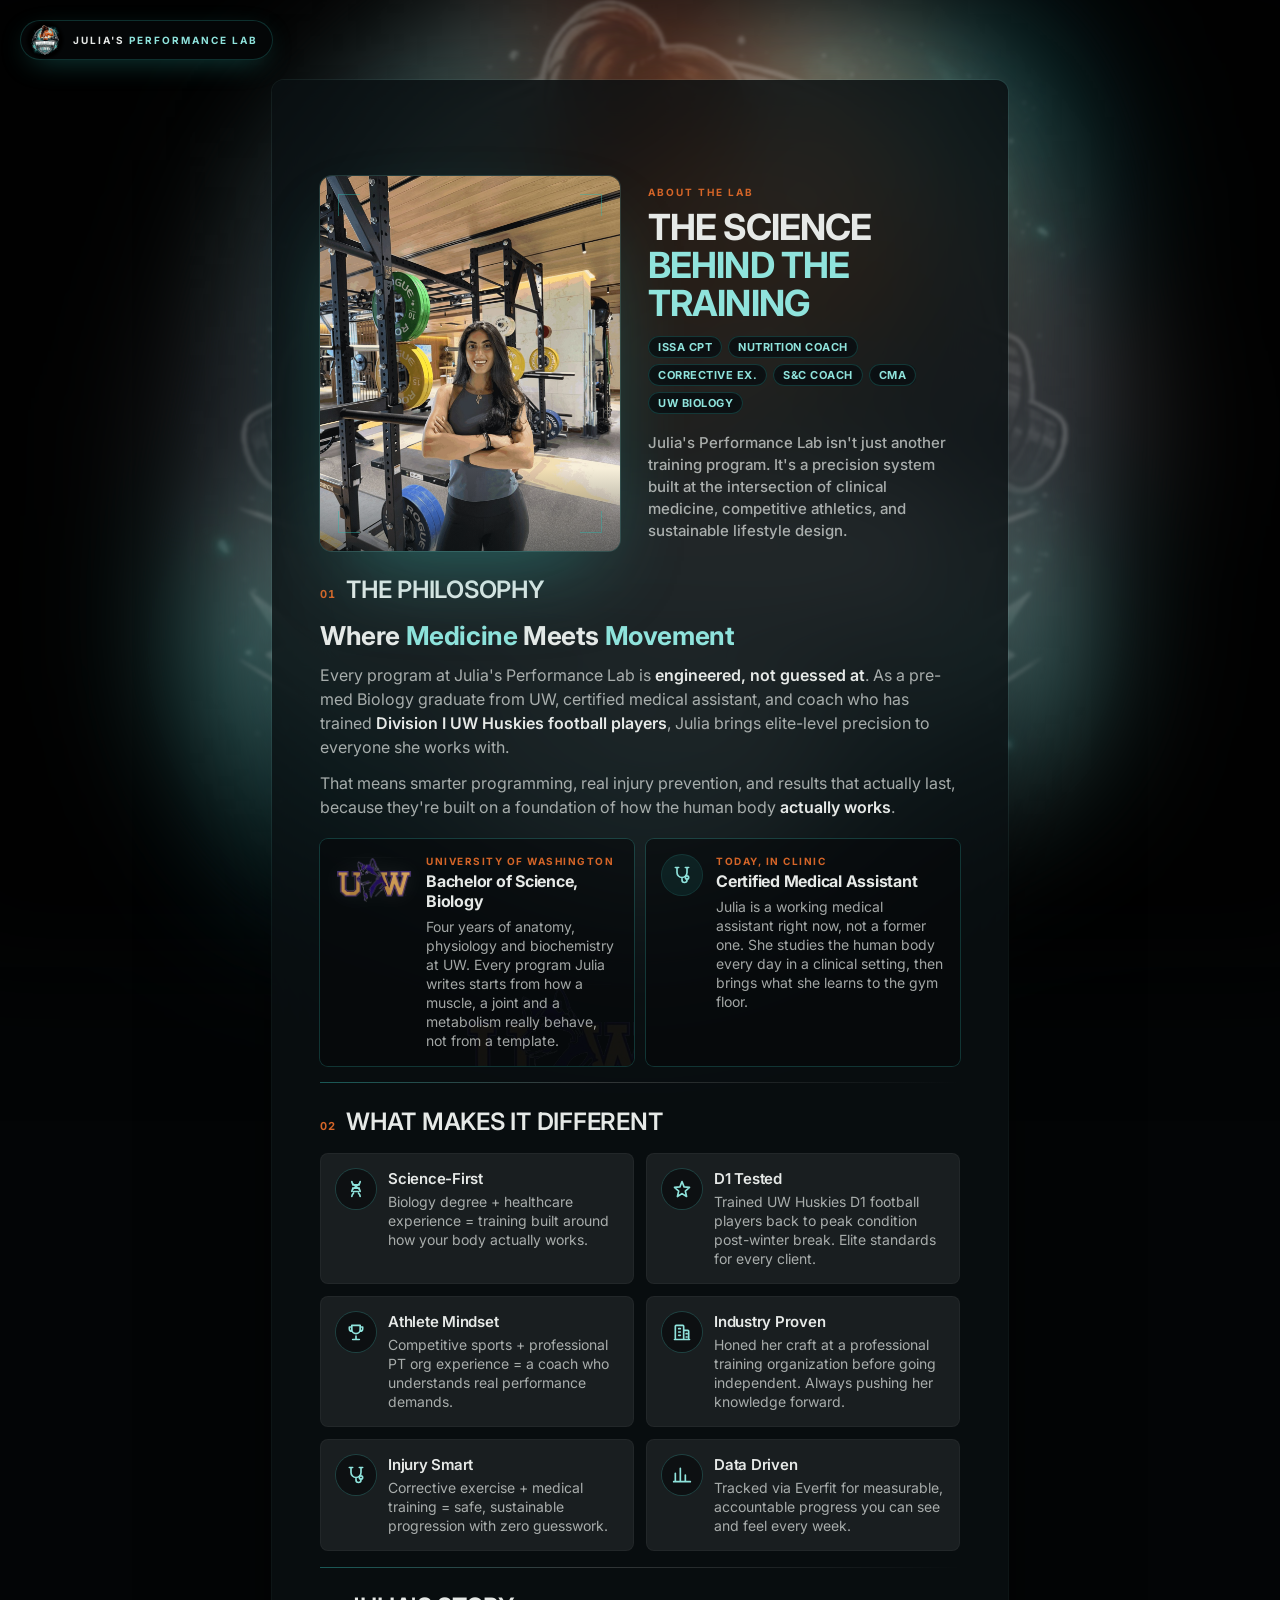
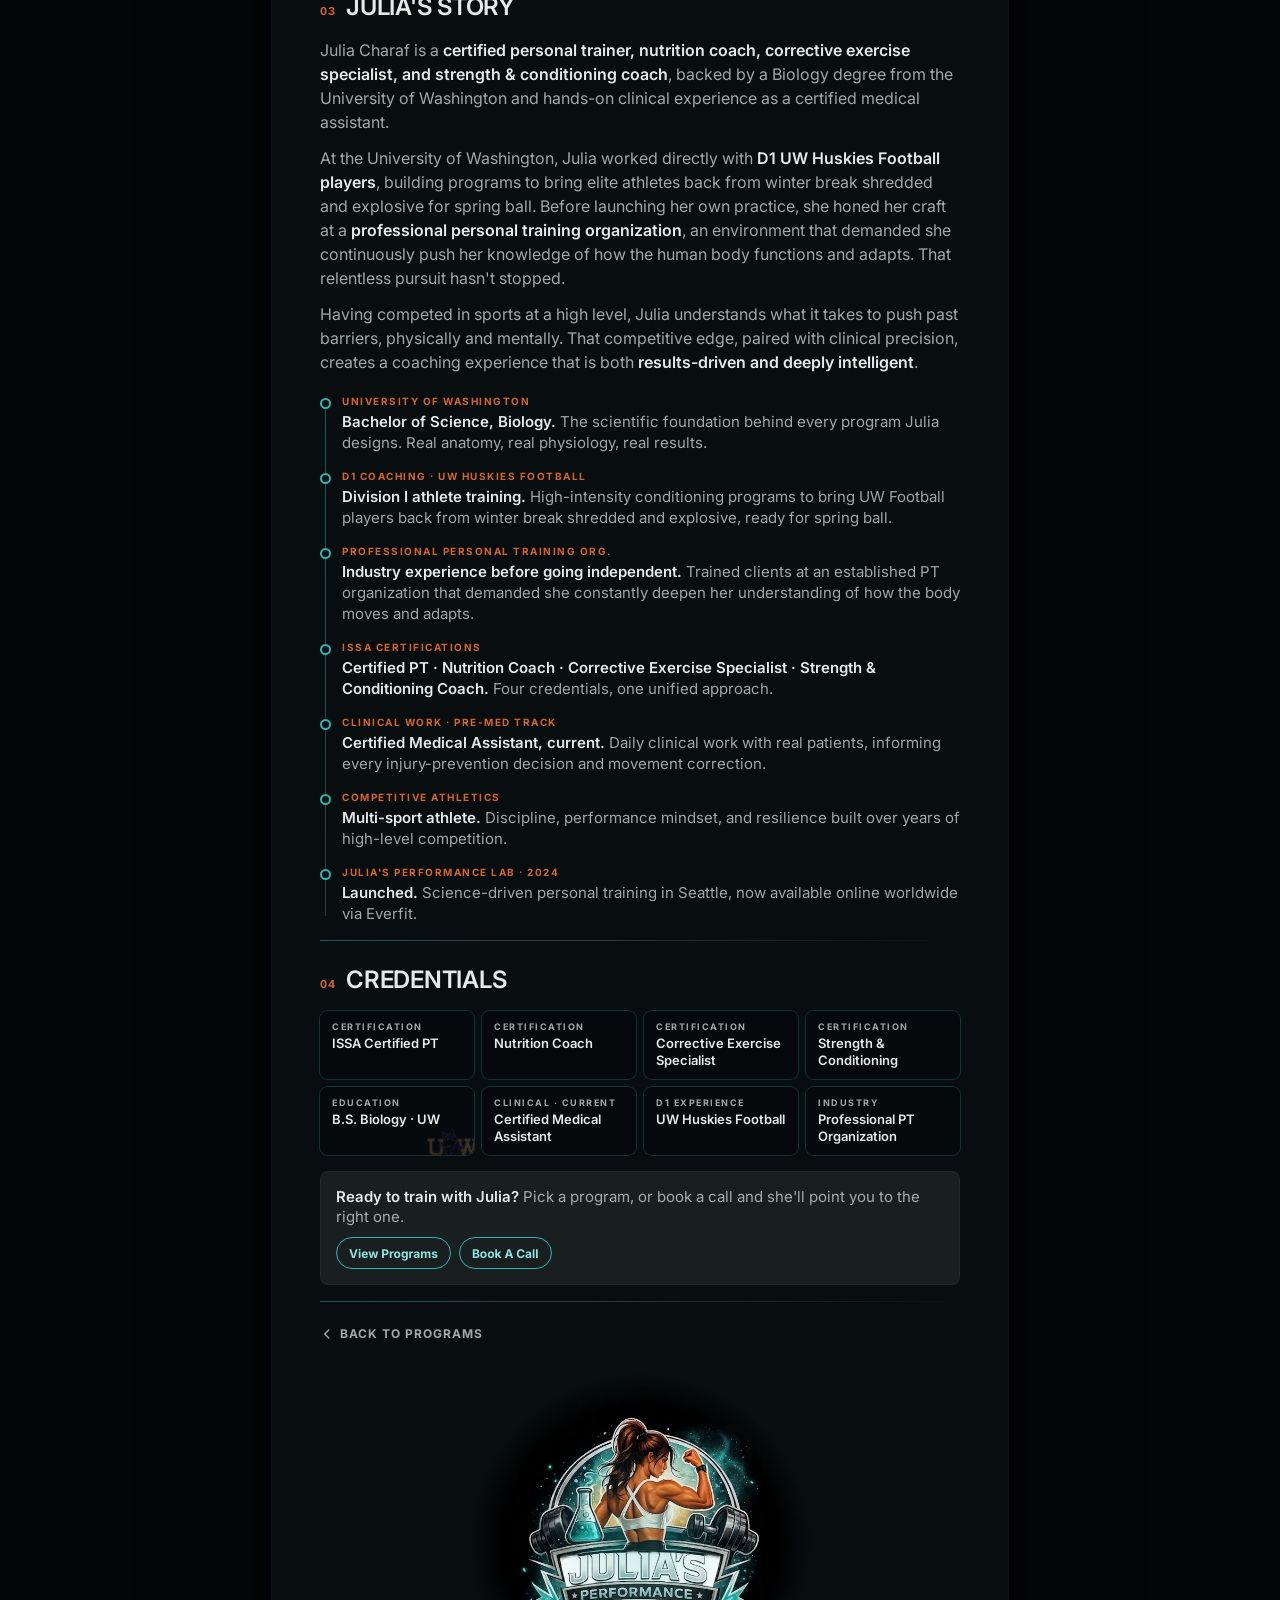
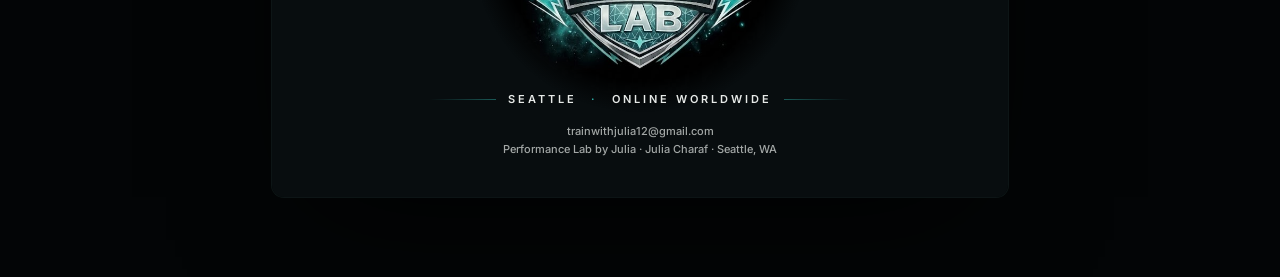
==== commit da90be3e: "About: Julia's full gym-floor portrait (arms crossed, Rogue rack) as the hero; desktop shows the who" ====
--- a/about.html
+++ b/about.html
@@ -30,16 +30,19 @@
       <div class="topbar" aria-hidden="true"></div>
 
       <header class="ab-hero">
-        <div class="ab-portrait">
-          <img src="assets/about.jpg" alt="Julia Charaf" width="1170" height="1462" fetchpriority="high">
-        </div>
-        <div class="ab-title">
-          <small>About the Lab</small>
-          <h1>The Science <b>Behind the Training</b></h1>
-          <p>Julia's Performance Lab isn't just another training program. It's a precision system built at the intersection of clinical medicine, competitive athletics, and sustainable lifestyle design.</p>
-          <ul class="ab-chips" aria-label="Credentials">
-            <li>ISSA CPT</li><li>Nutrition Coach</li><li>Corrective Ex.</li><li>S&amp;C Coach</li><li>CMA</li><li>UW Biology</li>
-          </ul>
+        <figure class="ab-portrait">
+          <img src="assets/about.jpg" alt="Julia Charaf on the gym floor, arms crossed in front of a Rogue rack" width="1170" height="1462" fetchpriority="high">
+          <i class="ab-corner tl" aria-hidden="true"></i><i class="ab-corner tr" aria-hidden="true"></i><i class="ab-corner bl" aria-hidden="true"></i><i class="ab-corner br" aria-hidden="true"></i>
+        </figure>
+        <div class="ab-side">
+          <div class="ab-title">
+            <small>About the Lab</small>
+            <h1>The Science <b>Behind the Training</b></h1>
+            <ul class="ab-chips" aria-label="Credentials">
+              <li>ISSA CPT</li><li>Nutrition Coach</li><li>Corrective Ex.</li><li>S&amp;C Coach</li><li>CMA</li><li>UW Biology</li>
+            </ul>
+          </div>
+          <p class="ab-lede">Julia's Performance Lab isn't just another training program. It's a precision system built at the intersection of clinical medicine, competitive athletics, and sustainable lifestyle design.</p>
         </div>
       </header>
 
--- a/style.css
+++ b/style.css
@@ -558,6 +558,9 @@
     }
     @media (max-width: 480px) {
       .page { min-height: 100dvh; }
+      /* four tabs do not fit one phone row; wrap them centred instead of hiding the last one */
+      .tabs { flex-wrap: wrap; justify-content: center; row-gap: 4px; padding: 0 8px; }
+      .tabs::before, .tabs::after { display: none; }
     }
 
 /* ===== events.html ===== */
@@ -752,21 +755,25 @@
 }
 
 /* ===== about.html ===== */
+/* hero: the wide gym-floor photo carries the title inside it on desktop; on a
+   phone the photo is a tall 4:5 that fades into the card and the title sits on
+   the fade. Four teal corner ticks frame it like a lab reference plate. */
 .ab-hero {
   display: flex;
   flex-direction: column;
   align-items: center;
-  gap: 16px;
+  gap: 14px;
 }
 .ab-portrait {
   position: relative;
   width: calc(100% + 32px);
+  margin: 0;
 }
 .ab-portrait::before {
   content: "";
   position: absolute;
   inset: 0;
-  background: linear-gradient(180deg, transparent 62%, var(--bg-card) 100%);
+  background: linear-gradient(180deg, transparent 42%, rgba(10, 16, 18, 0.72) 74%, var(--bg-card) 100%);
   z-index: 1;
   pointer-events: none;
 }
@@ -776,19 +783,39 @@
   height: auto;
   aspect-ratio: 4 / 5;
   object-fit: cover;
-  object-position: center top;
+  object-position: 50% 18%;
   background: var(--mid-10);
 }
-.ab-title {
+.ab-corner {
+  position: absolute;
+  z-index: 2;
+  width: 18px;
+  height: 18px;
+  border: 1px solid var(--teal-45);
+  pointer-events: none;
+}
+.ab-corner.tl { top: 14px; left: 14px; border-right: 0; border-bottom: 0; }
+.ab-corner.tr { top: 14px; right: 14px; border-left: 0; border-bottom: 0; }
+.ab-corner.bl { bottom: 14px; left: 14px; border-right: 0; border-top: 0; }
+.ab-corner.br { bottom: 14px; right: 14px; border-left: 0; border-top: 0; }
+.ab-side {
   position: relative;
   z-index: 2;
+  display: flex;
+  flex-direction: column;
+  align-items: center;
+  gap: 12px;
+  width: 100%;
+  margin-top: -44px;
+}
+.ab-title {
   display: flex;
   flex-direction: column;
   align-items: center;
   text-align: center;
   gap: 8px;
-  width: 100%;
-  margin-top: -40px;
+  margin: 0;
+  padding: 0 8px;
 }
 .ab-title small {
   font-size: 10px;
@@ -805,11 +832,13 @@
   font-weight: 700;
   letter-spacing: -0.6px;
   text-transform: uppercase;
+  text-shadow: 0 2px 24px rgba(5, 8, 9, 0.8);
 }
 .ab-title h1 b { display: block; color: var(--aqua); font-weight: 700; }
-.ab-title p {
+.ab-lede {
   margin: 0;
   max-width: 52ch;
+  text-align: center;
   font-size: 14px;
   line-height: 19px;
   font-weight: 500;
@@ -831,8 +860,10 @@
   letter-spacing: .5px;
   text-transform: uppercase;
   color: var(--aqua);
-  background: var(--teal-10);
+  background: rgba(10, 16, 18, 0.72);
   box-shadow: inset 0 0 0 1px var(--teal-24);
+  backdrop-filter: blur(6px);
+  -webkit-backdrop-filter: blur(6px);
 }
 
 .ab-copy { display: flex; flex-direction: column; gap: 12px; }
@@ -1002,16 +1033,29 @@
 .ask .row { display: flex; flex-wrap: wrap; gap: 8px; }
 
 @media (min-width: 481px) {
-  .ab-hero { flex-direction: row; align-items: center; gap: 32px; }
-  .ab-portrait { flex: 0 0 280px; width: 280px; }
-  .ab-portrait::before { display: none; }
+  /* desktop: the whole 4:5 portrait sits to the left, untouched by text; the
+     title and lede stand beside it. Nothing is cropped off her. */
+  .ab-hero { flex-direction: row; align-items: stretch; gap: 28px; }
+  .ab-portrait { width: 300px; flex: 0 0 300px; }
+  .ab-portrait::before {
+    border-radius: 12px;
+    background: linear-gradient(180deg, transparent 78%, rgba(10, 16, 18, 0.55) 100%);
+  }
   .ab-portrait > img {
-    border-radius: 16px;
+    aspect-ratio: 4 / 5;
+    object-position: 50% 50%;
+    border-radius: 12px;
     box-shadow: 0 0 0 1px rgba(143, 227, 220, 0.16), 0 40px 90px -30px var(--teal-45);
   }
-  .ab-title { align-items: flex-start; text-align: left; margin-top: 0; gap: 10px; }
-  .ab-title h1 { font-size: 38px; line-height: 40px; letter-spacing: -0.9px; }
-  .ab-title p { font-size: 15px; line-height: 21px; }
+  .ab-corner { width: 22px; height: 22px; }
+  .ab-corner.tl, .ab-corner.tr { top: 18px; }
+  .ab-corner.bl, .ab-corner.br { bottom: 18px; }
+  .ab-corner.tl, .ab-corner.bl { left: 18px; }
+  .ab-corner.tr, .ab-corner.br { right: 18px; }
+  .ab-title { position: static; align-items: flex-start; text-align: left; gap: 10px; padding: 0; }
+  .ab-title h1 { font-size: 36px; line-height: 38px; letter-spacing: -0.9px; text-shadow: none; }
+  .ab-side { justify-content: center; align-items: flex-start; gap: 18px; min-width: 0; margin-top: 0; }
+  .ab-lede { max-width: none; text-align: left; font-size: 15px; line-height: 22px; }
   .ab-chips { justify-content: flex-start; }
   .ab-copy h3 { font-size: 26px; line-height: 30px; }
   .ab-copy p { font-size: 16px; line-height: 24px; }
